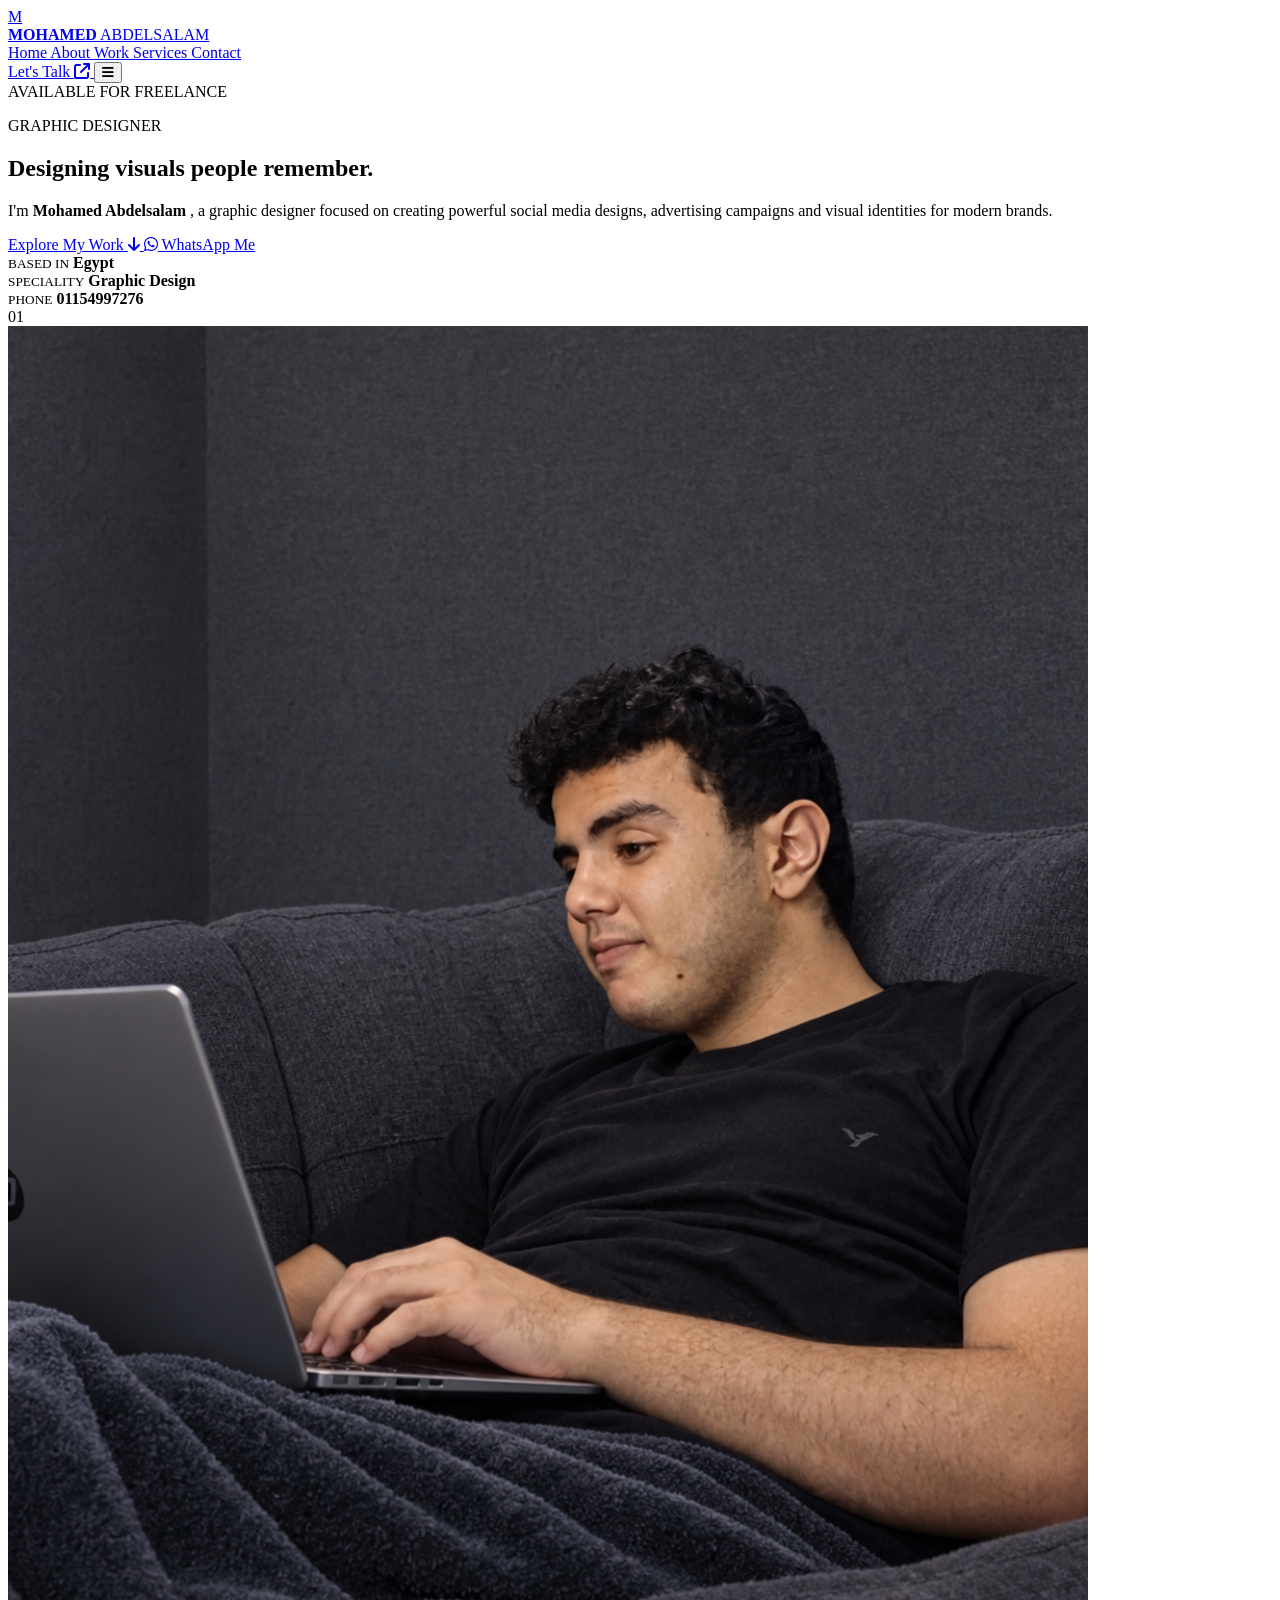
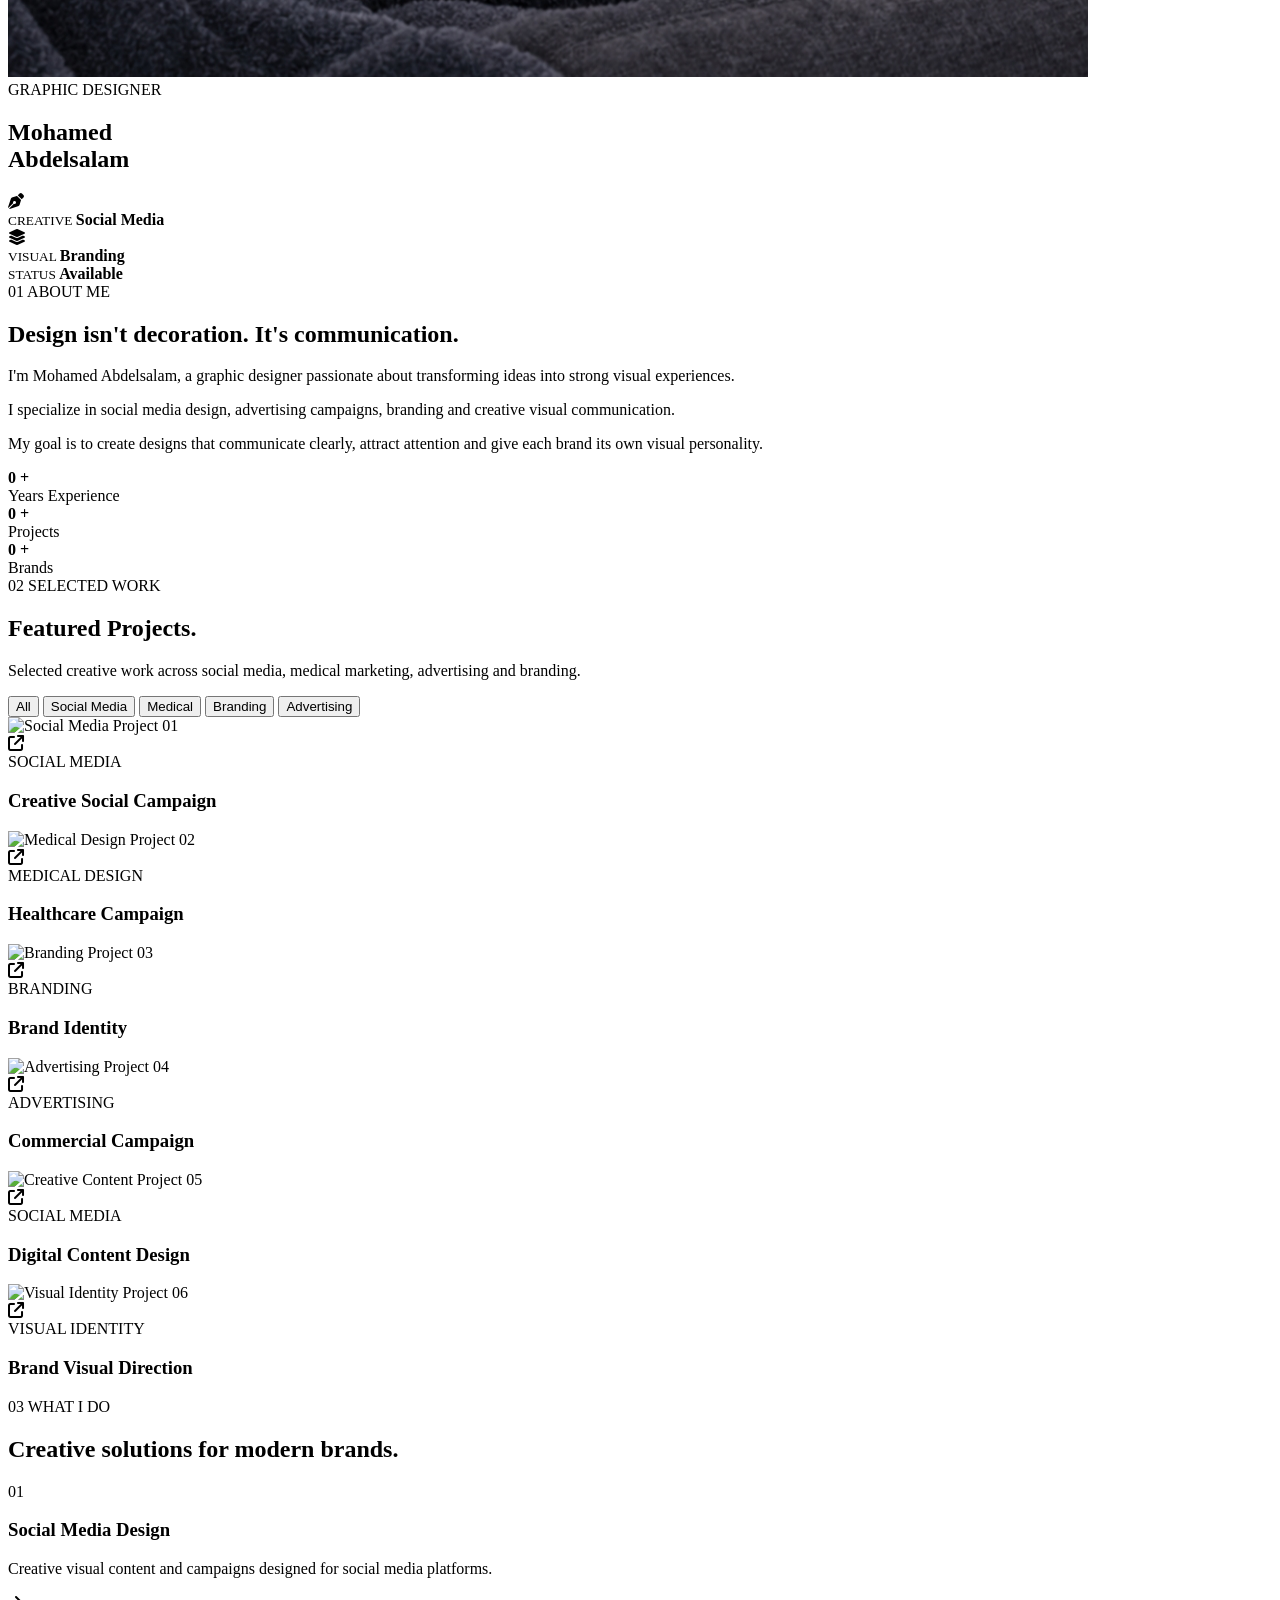
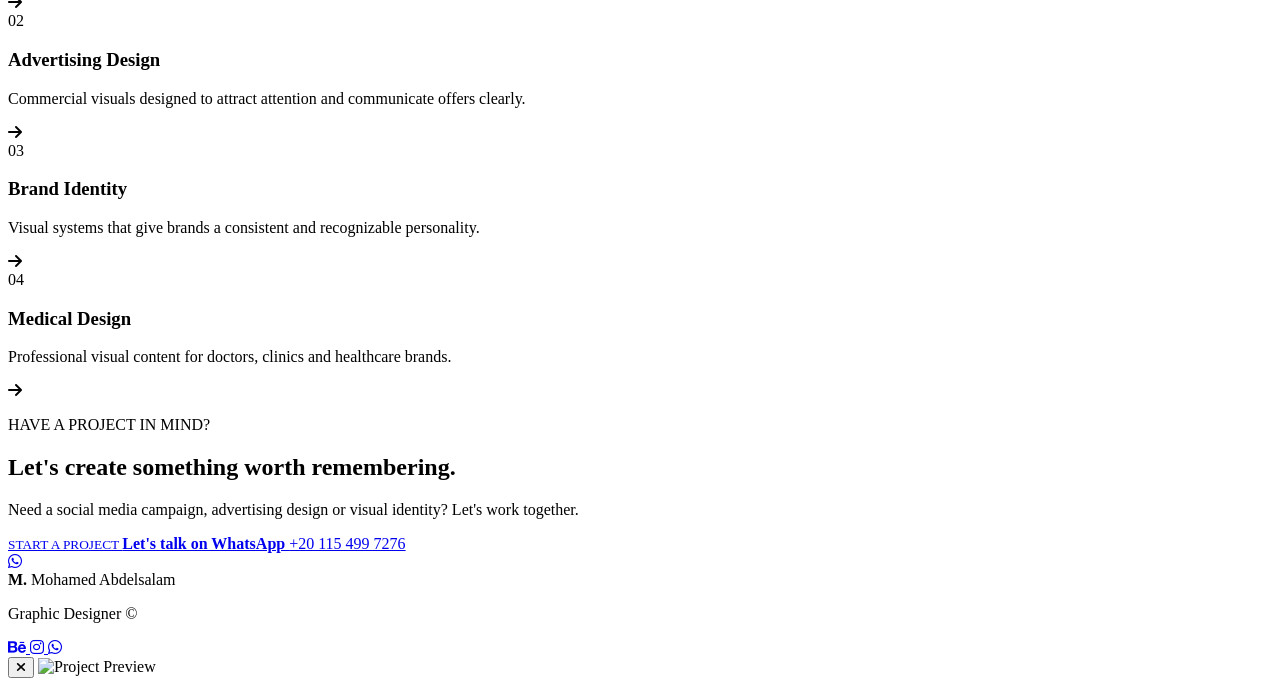
==== index.html @ 336bad0f "Add files via upload" ====
<!DOCTYPE html>
<html lang="en">

<head>
    <meta charset="UTF-8">
    <meta name="viewport" content="width=device-width, initial-scale=1.0">

    <title>Mohamed Abdelsalam | Graphic Designer</title>

    <meta
        name="description"
        content="Mohamed Abdelsalam Graphic Designer Portfolio"
    >

    <!-- GOOGLE FONT -->
    <link rel="preconnect" href="https://fonts.googleapis.com">
    <link rel="preconnect" href="https://fonts.gstatic.com" crossorigin>

    <link
        href="https://fonts.googleapis.com/css2?family=DM+Sans:wght@400;500;600;700&display=swap"
        rel="stylesheet"
    >

    <!-- FONT AWESOME -->
    <link
        rel="stylesheet"
        href="https://cdnjs.cloudflare.com/ajax/libs/font-awesome/6.5.2/css/all.min.css"
    >

    <!-- CSS -->
    <link rel="stylesheet" href="style.css.css">
</head>

<body>

    <!-- BACKGROUND -->
    <div class="background-grid"></div>
    <div class="mouse-light" id="mouseLight"></div>


    <!-- =========================
         NAVBAR
    ========================== -->

    <header class="header">

        <div class="container navbar">

            <a href="#home" class="logo">

                <div class="logo-box">
                    M
                </div>

                <div class="logo-text">
                    <strong>MOHAMED</strong>
                    <span>ABDELSALAM</span>
                </div>

            </a>


            <nav class="nav-links" id="navLinks">

                <a href="#home" class="active">
                    Home
                </a>

                <a href="#about">
                    About
                </a>

                <a href="#portfolio">
                    Work
                </a>

                <a href="#services">
                    Services
                </a>

                <a href="#contact">
                    Contact
                </a>

            </nav>


            <a
                href="https://wa.me/201154997276"
                target="_blank"
                class="nav-btn"
            >
                Let's Talk

                <i class="fa-solid fa-arrow-up-right-from-square"></i>
            </a>


            <button
                class="menu-btn"
                id="menuBtn"
                aria-label="Open Menu"
            >
                <i class="fa-solid fa-bars"></i>
            </button>

        </div>

    </header>


    <main>


        <!-- =========================
             HERO
        ========================== -->

        <section class="hero" id="home">

            <div class="container hero-grid">


                <!-- LEFT -->

                <div class="hero-content reveal">

                    <div class="availability">

                        <span></span>

                        AVAILABLE FOR FREELANCE

                    </div>


                    <p class="small-title">
                        GRAPHIC DESIGNER
                    </p>


                    <h1>

                        Designing visuals

                        <span>
                            people remember.
                        </span>

                    </h1>


                    <p class="hero-description">

                        I'm

                        <strong>
                            Mohamed Abdelsalam
                        </strong>,

                        a graphic designer focused on creating
                        powerful social media designs,
                        advertising campaigns and visual
                        identities for modern brands.

                    </p>


                    <div class="hero-buttons">

                        <a
                            href="#portfolio"
                            class="btn-primary"
                        >

                            Explore My Work

                            <i class="fa-solid fa-arrow-down"></i>

                        </a>


                        <a
                            href="https://wa.me/201154997276"
                            target="_blank"
                            class="btn-secondary"
                        >

                            <i class="fa-brands fa-whatsapp"></i>

                            WhatsApp Me

                        </a>

                    </div>


                    <div class="hero-info">

                        <div>
                            <small>BASED IN</small>
                            <strong>Egypt</strong>
                        </div>

                        <div>
                            <small>SPECIALITY</small>
                            <strong>Graphic Design</strong>
                        </div>

                        <div>
                            <small>PHONE</small>
                            <strong>01154997276</strong>
                        </div>

                    </div>

                </div>


                <!-- RIGHT / PERSONAL PHOTO -->

                <div
                    class="hero-visual reveal"
                    id="heroVisual"
                >

                    <div class="huge-number">
                        01
                    </div>


                    <div class="hero-circle circle-1"></div>
                    <div class="hero-circle circle-2"></div>


                    <div
                        class="photo-card"
                        id="photoCard"
                    >

                        <img
                            src="/images/Picsart_26-10-02_00-32-32-987.jpg.jpeg"
                            alt="Mohamed Abdelsalam"
                        >

                        <div class="photo-shadow"></div>

                    </div>


                    <div class="person-title">

                        <span>
                            GRAPHIC DESIGNER
                        </span>

                        <h2>
                            Mohamed
                            <br>
                            Abdelsalam
                        </h2>

                    </div>


                    <div class="floating-card card-1">

                        <div class="floating-icon">

                            <i class="fa-solid fa-pen-nib"></i>

                        </div>

                        <div>

                            <small>
                                CREATIVE
                            </small>

                            <strong>
                                Social Media
                            </strong>

                        </div>

                    </div>


                    <div class="floating-card card-2">

                        <div class="floating-icon">

                            <i class="fa-solid fa-layer-group"></i>

                        </div>

                        <div>

                            <small>
                                VISUAL
                            </small>

                            <strong>
                                Branding
                            </strong>

                        </div>

                    </div>


                    <div class="floating-card card-3">

                        <span class="green-status"></span>

                        <div>

                            <small>
                                STATUS
                            </small>

                            <strong>
                                Available
                            </strong>

                        </div>

                    </div>

                </div>

            </div>

        </section>


        <!-- =========================
             ABOUT
        ========================== -->

        <section
            class="section about"
            id="about"
        >

            <div class="container">

                <div class="section-label reveal">

                    <span>01</span>

                    ABOUT ME

                </div>


                <div class="about-grid">

                    <div class="about-heading reveal">

                        <h2>

                            Design isn't
                            decoration.

                            <span>
                                It's communication.
                            </span>

                        </h2>

                    </div>


                    <div class="about-content reveal">

                        <p>
                            I'm Mohamed Abdelsalam, a graphic designer
                            passionate about transforming ideas into
                            strong visual experiences.
                        </p>

                        <p>
                            I specialize in social media design,
                            advertising campaigns, branding and
                            creative visual communication.
                        </p>

                        <p>
                            My goal is to create designs that communicate
                            clearly, attract attention and give each
                            brand its own visual personality.
                        </p>


                        <div class="stats">

                            <div class="stat">

                                <div>
                                    <strong data-target="3">
                                        0
                                    </strong>

                                    <b>+</b>
                                </div>

                                <span>
                                    Years Experience
                                </span>

                            </div>


                            <div class="stat">

                                <div>
                                    <strong data-target="100">
                                        0
                                    </strong>

                                    <b>+</b>
                                </div>

                                <span>
                                    Projects
                                </span>

                            </div>


                            <div class="stat">

                                <div>
                                    <strong data-target="30">
                                        0
                                    </strong>

                                    <b>+</b>
                                </div>

                                <span>
                                    Brands
                                </span>

                            </div>

                        </div>

                    </div>

                </div>

            </div>

        </section>


        <!-- =========================
             PORTFOLIO
        ========================== -->

        <section
            class="section portfolio"
            id="portfolio"
        >

            <div class="container">


                <div class="section-label reveal">

                    <span>02</span>

                    SELECTED WORK

                </div>


                <div class="portfolio-heading reveal">

                    <div>

                        <h2>

                            Featured

                            <span>
                                Projects.
                            </span>

                        </h2>

                    </div>


                    <p>
                        Selected creative work across social media,
                        medical marketing, advertising and branding.
                    </p>

                </div>


                <!-- FILTER BUTTONS -->

                <div class="filters reveal">

                    <button
                        class="filter-btn active"
                        data-filter="all"
                    >
                        All
                    </button>

                    <button
                        class="filter-btn"
                        data-filter="social"
                    >
                        Social Media
                    </button>

                    <button
                        class="filter-btn"
                        data-filter="medical"
                    >
                        Medical
                    </button>

                    <button
                        class="filter-btn"
                        data-filter="branding"
                    >
                        Branding
                    </button>

                    <button
                        class="filter-btn"
                        data-filter="advertising"
                    >
                        Advertising
                    </button>

                </div>


                <!-- PROJECTS -->

                <div class="projects-grid">


                    <!-- PROJECT 1 -->

                    <article
                        class="project-card reveal"
                        data-category="social"
                    >

                        <div class="project-image">

                            <img
                                src="/images/مواك اب.png"
                                alt="Social Media Project"
                            >

                            <span class="project-number">
                                01
                            </span>

                            <div class="project-overlay">

                                <div>
                                    <i class="fa-solid fa-arrow-up-right-from-square"></i>
                                </div>

                            </div>

                        </div>


                        <div class="project-info">

                            <span>
                                SOCIAL MEDIA
                            </span>

                            <h3>
                                Creative Social Campaign
                            </h3>

                        </div>

                    </article>


                    <!-- PROJECT 2 -->

                    <article
                        class="project-card reveal"
                        data-category="medical"
                    >

                        <div class="project-image">

                            <img
                                src="/images/مواك اب بروفايل1.png"
                                alt="Medical Design Project"
                            >

                            <span class="project-number">
                                02
                            </span>

                            <div class="project-overlay">

                                <div>
                                    <i class="fa-solid fa-arrow-up-right-from-square"></i>
                                </div>

                            </div>

                        </div>


                        <div class="project-info">

                            <span>
                                MEDICAL DESIGN
                            </span>

                            <h3>
                                Healthcare Campaign
                            </h3>

                        </div>

                    </article>


                    <!-- PROJECT 3 -->

                    <article
                        class="project-card reveal"
                        data-category="branding"
                    >

                        <div class="project-image">

                            <img
                                src="/images/سوشال ميديا.png"
                                alt="Branding Project"
                            >

                            <span class="project-number">
                                03
                            </span>

                            <div class="project-overlay">

                                <div>
                                    <i class="fa-solid fa-arrow-up-right-from-square"></i>
                                </div>

                            </div>

                        </div>


                        <div class="project-info">

                            <span>
                                BRANDING
                            </span>

                            <h3>
                                Brand Identity
                            </h3>

                        </div>

                    </article>


                    <!-- PROJECT 4 -->

                    <article
                        class="project-card reveal"
                        data-category="advertising"
                    >

                        <div class="project-image">

                            <img
                                src="/images/a4_landscape_3.png"
                                alt="Advertising Project"
                            >

                            <span class="project-number">
                                04
                            </span>

                            <div class="project-overlay">

                                <div>
                                    <i class="fa-solid fa-arrow-up-right-from-square"></i>
                                </div>

                            </div>

                        </div>


                        <div class="project-info">

                            <span>
                                ADVERTISING
                            </span>

                            <h3>
                                Commercial Campaign
                            </h3>

                        </div>

                    </article>


                    <!-- PROJECT 5 -->

                    <article
                        class="project-card reveal"
                        data-category="social"
                    >

                        <div class="project-image">

                            <img
                                src="/images/بوست د سامح3.png"
                                alt="Creative Content Project"
                            >

                            <span class="project-number">
                                05
                            </span>

                            <div class="project-overlay">

                                <div>
                                    <i class="fa-solid fa-arrow-up-right-from-square"></i>
                                </div>

                            </div>

                        </div>


                        <div class="project-info">

                            <span>
                                SOCIAL MEDIA
                            </span>

                            <h3>
                                Digital Content Design
                            </h3>

                        </div>

                    </article>


                    <!-- PROJECT 6 -->

                    <article
                        class="project-card reveal"
                        data-category="branding"
                    >

                        <div class="project-image">

                            <img
                                src="/images/Qahwati Brand Identity Full f.png"
                                alt="Visual Identity Project"
                            >

                            <span class="project-number">
                                06
                            </span>

                            <div class="project-overlay">

                                <div>
                                    <i class="fa-solid fa-arrow-up-right-from-square"></i>
                                </div>

                            </div>

                        </div>


                        <div class="project-info">

                            <span>
                                VISUAL IDENTITY
                            </span>

                            <h3>
                                Brand Visual Direction
                            </h3>

                        </div>

                    </article>

                </div>

            </div>

        </section>


        <!-- =========================
             SERVICES
        ========================== -->

        <section
            class="section services"
            id="services"
        >

            <div class="container">

                <div class="section-label reveal">

                    <span>03</span>

                    WHAT I DO

                </div>


                <div class="services-heading reveal">

                    <h2>

                        Creative solutions

                        <span>
                            for modern brands.
                        </span>

                    </h2>

                </div>


                <div class="services-list">


                    <div class="service reveal">

                        <span class="service-number">
                            01
                        </span>

                        <h3>
                            Social Media Design
                        </h3>

                        <p>
                            Creative visual content and campaigns
                            designed for social media platforms.
                        </p>

                        <i class="fa-solid fa-arrow-right"></i>

                    </div>


                    <div class="service reveal">

                        <span class="service-number">
                            02
                        </span>

                        <h3>
                            Advertising Design
                        </h3>

                        <p>
                            Commercial visuals designed to attract
                            attention and communicate offers clearly.
                        </p>

                        <i class="fa-solid fa-arrow-right"></i>

                    </div>


                    <div class="service reveal">

                        <span class="service-number">
                            03
                        </span>

                        <h3>
                            Brand Identity
                        </h3>

                        <p>
                            Visual systems that give brands a
                            consistent and recognizable personality.
                        </p>

                        <i class="fa-solid fa-arrow-right"></i>

                    </div>


                    <div class="service reveal">

                        <span class="service-number">
                            04
                        </span>

                        <h3>
                            Medical Design
                        </h3>

                        <p>
                            Professional visual content for doctors,
                            clinics and healthcare brands.
                        </p>

                        <i class="fa-solid fa-arrow-right"></i>

                    </div>

                </div>

            </div>

        </section>


        <!-- =========================
             CONTACT
        ========================== -->

        <section
            class="section contact"
            id="contact"
        >

            <div class="container contact-container">

                <p class="contact-small reveal">
                    HAVE A PROJECT IN MIND?
                </p>


                <h2 class="reveal">

                    Let's create something

                    <span>
                        worth remembering.
                    </span>

                </h2>


                <p class="contact-description reveal">

                    Need a social media campaign,
                    advertising design or visual identity?

                    Let's work together.

                </p>


                <a
                    href="https://wa.me/201154997276"
                    target="_blank"
                    class="whatsapp-card reveal"
                >

                    <div>

                        <small>
                            START A PROJECT
                        </small>

                        <strong>
                            Let's talk on WhatsApp
                        </strong>

                        <span>
                            +20 115 499 7276
                        </span>

                    </div>


                    <div class="whatsapp-icon">

                        <i class="fa-brands fa-whatsapp"></i>

                    </div>

                </a>

            </div>

        </section>

    </main>


    <!-- =========================
         FOOTER
    ========================== -->

    <footer class="footer">

        <div class="container footer-content">

            <div class="footer-name">

                <strong>
                    M.
                </strong>

                Mohamed Abdelsalam

            </div>


            <p>

                Graphic Designer ©

                <span id="currentYear"></span>

            </p>


            <div class="social-links">

            <a
    href="https://www.behance.net/8bd8894f"
    target="_blank"
    rel="noopener noreferrer"
    aria-label="Behance"
>
    <i class="fa-brands fa-behance"></i>
</a>
                <a href="#" aria-label="Instagram">
                    <i class="fa-brands fa-instagram"></i>
                </a>

                <a
                    href="https://wa.me/201154997276"
                    target="_blank"
                    aria-label="WhatsApp"
                >
                    <i class="fa-brands fa-whatsapp"></i>
                </a>

            </div>

        </div>

    </footer>


    <!-- =========================
         PROJECT MODAL
    ========================== -->

    <div
        class="modal"
        id="projectModal"
    >

        <button
            class="modal-close"
            id="modalClose"
            aria-label="Close"
        >

            <i class="fa-solid fa-xmark"></i>

        </button>


        <img
            src=""
            id="modalImage"
            alt="Project Preview"
        >

    </div>


    <!-- JAVASCRIPT -->
    <script src="main.js.js"></script>

</body>
</html>
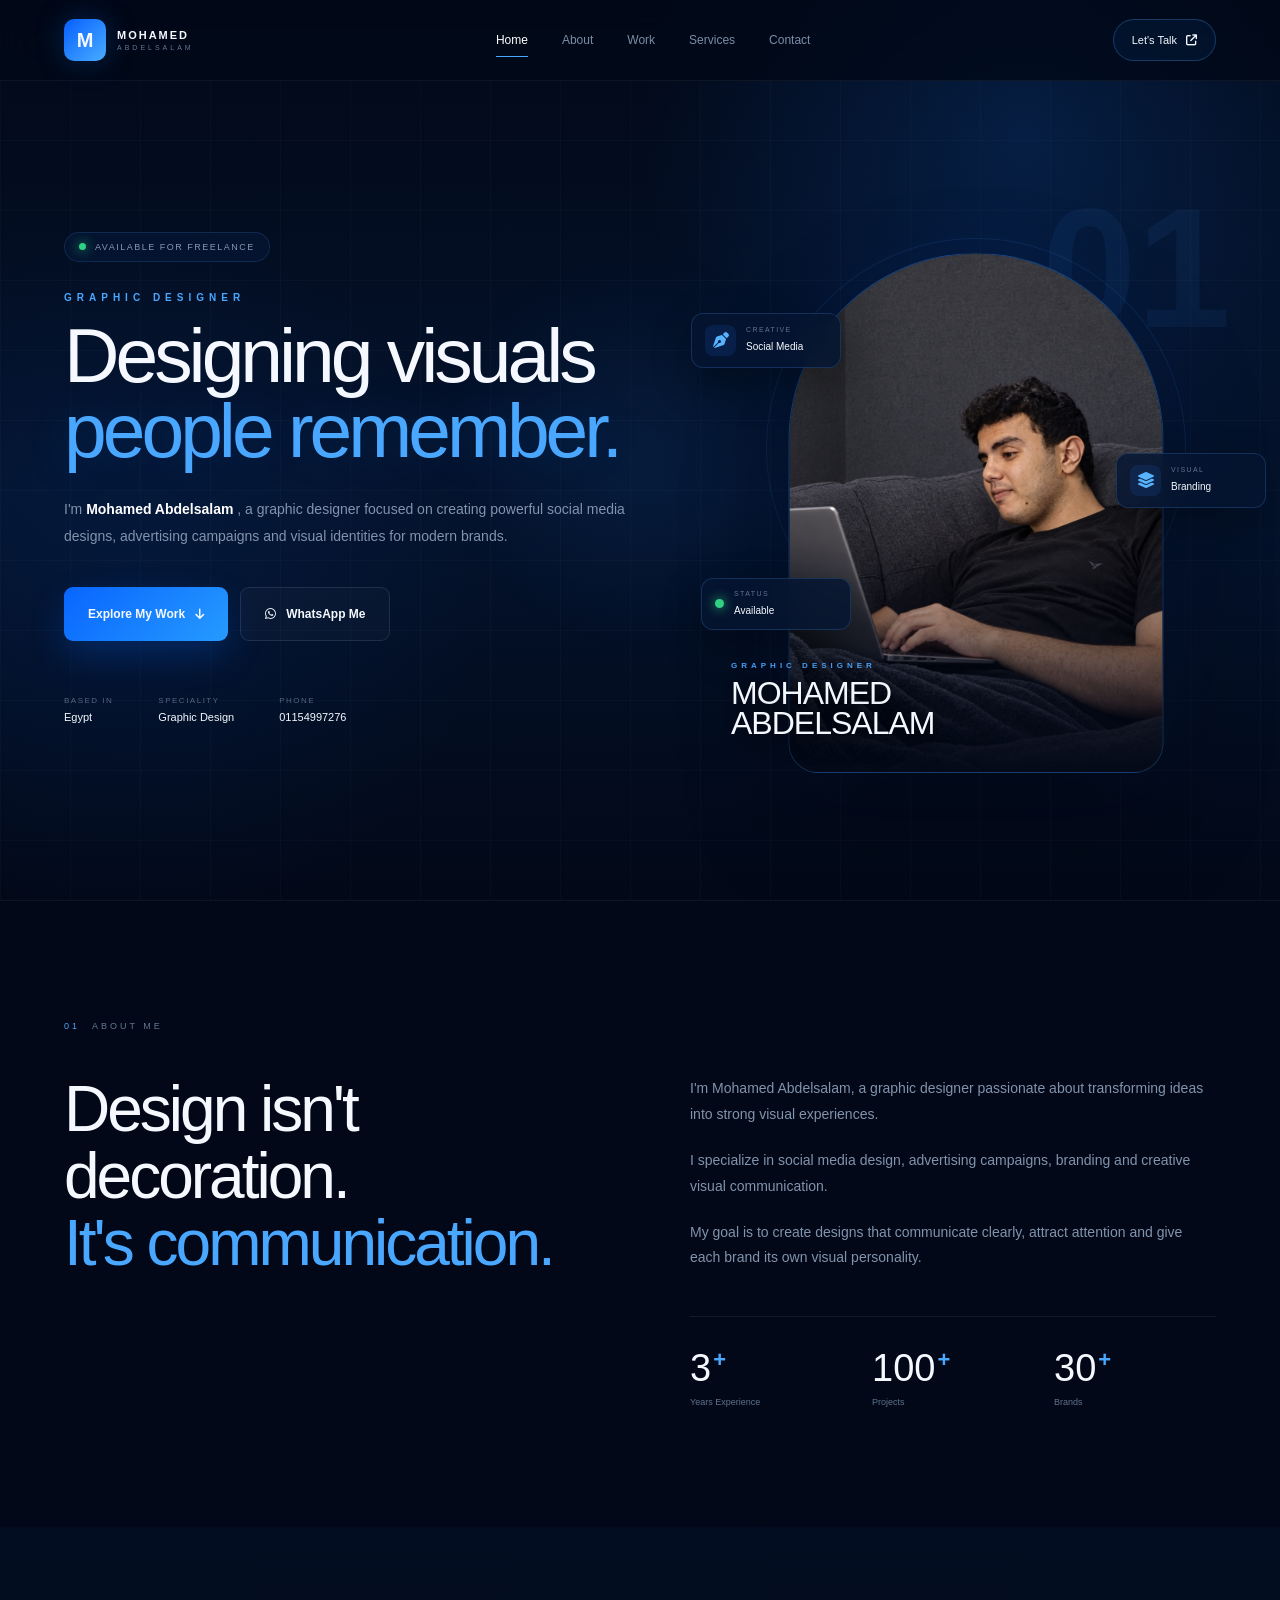
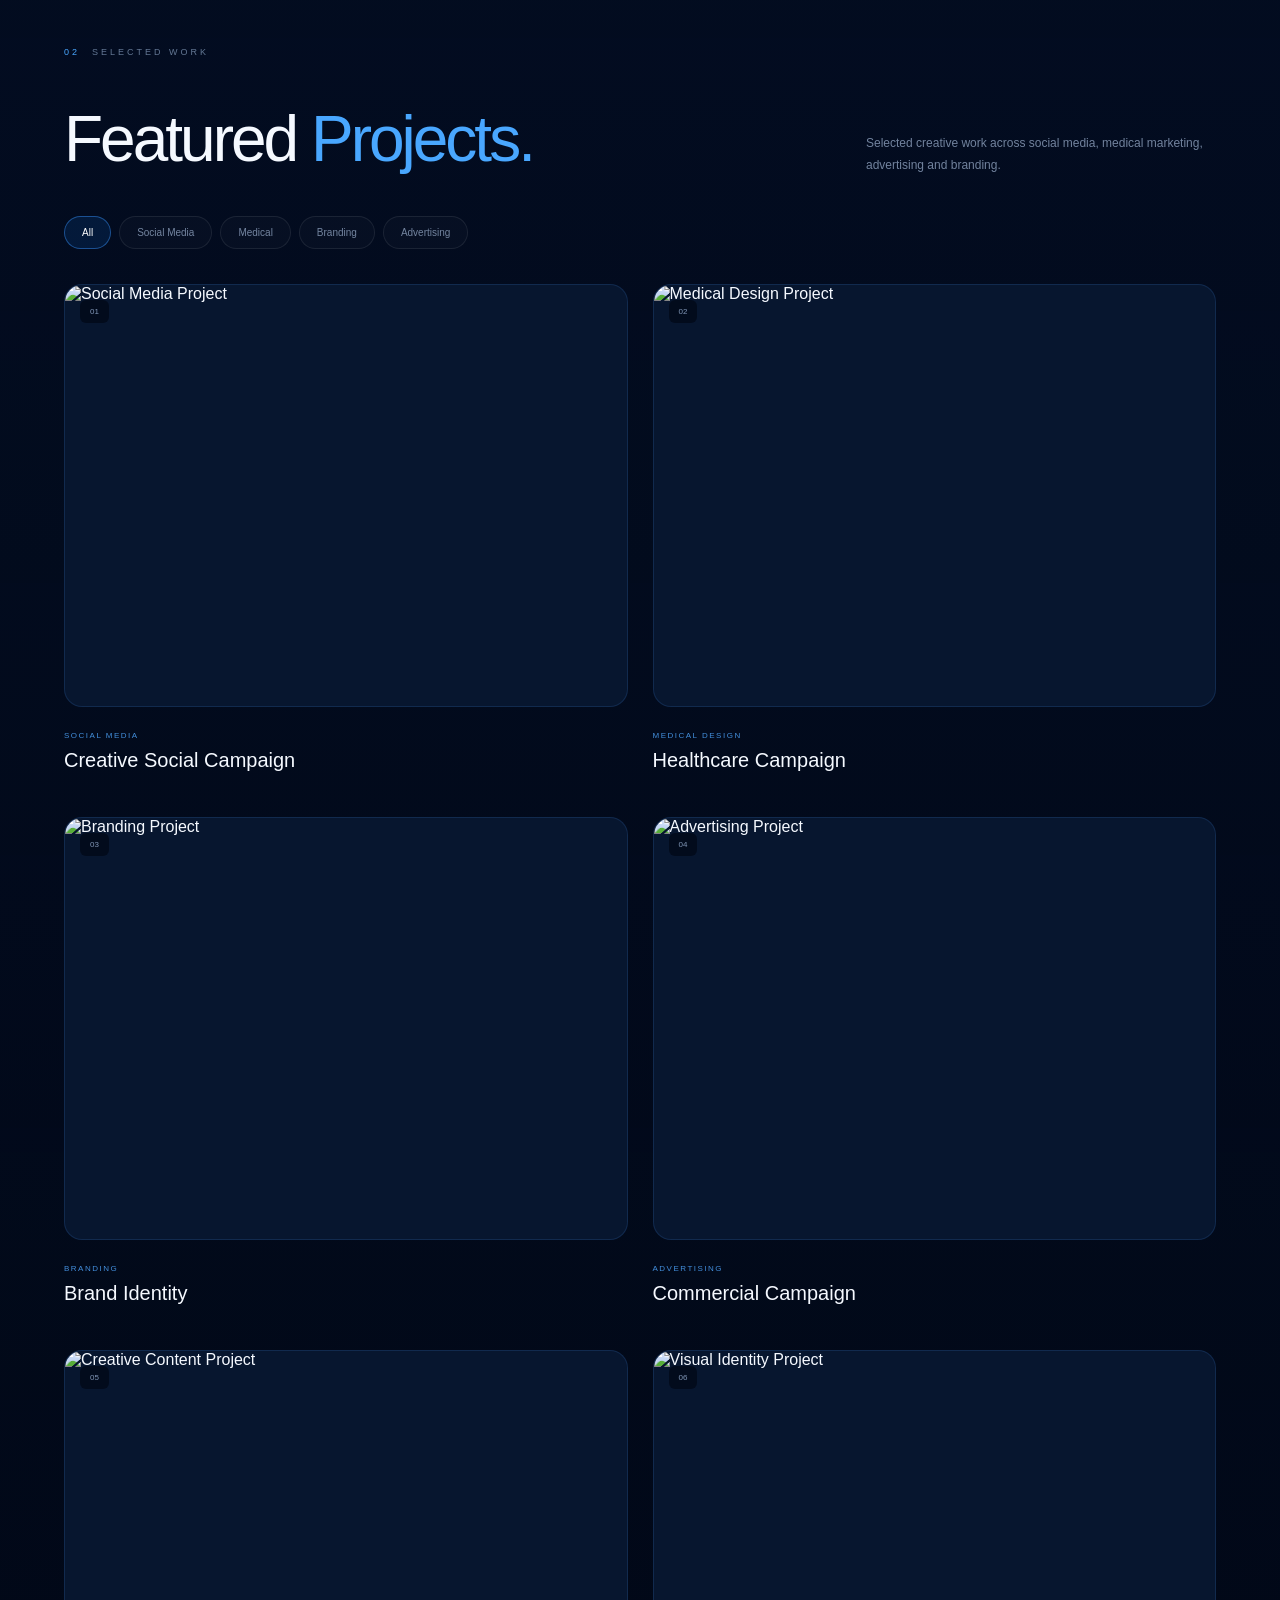
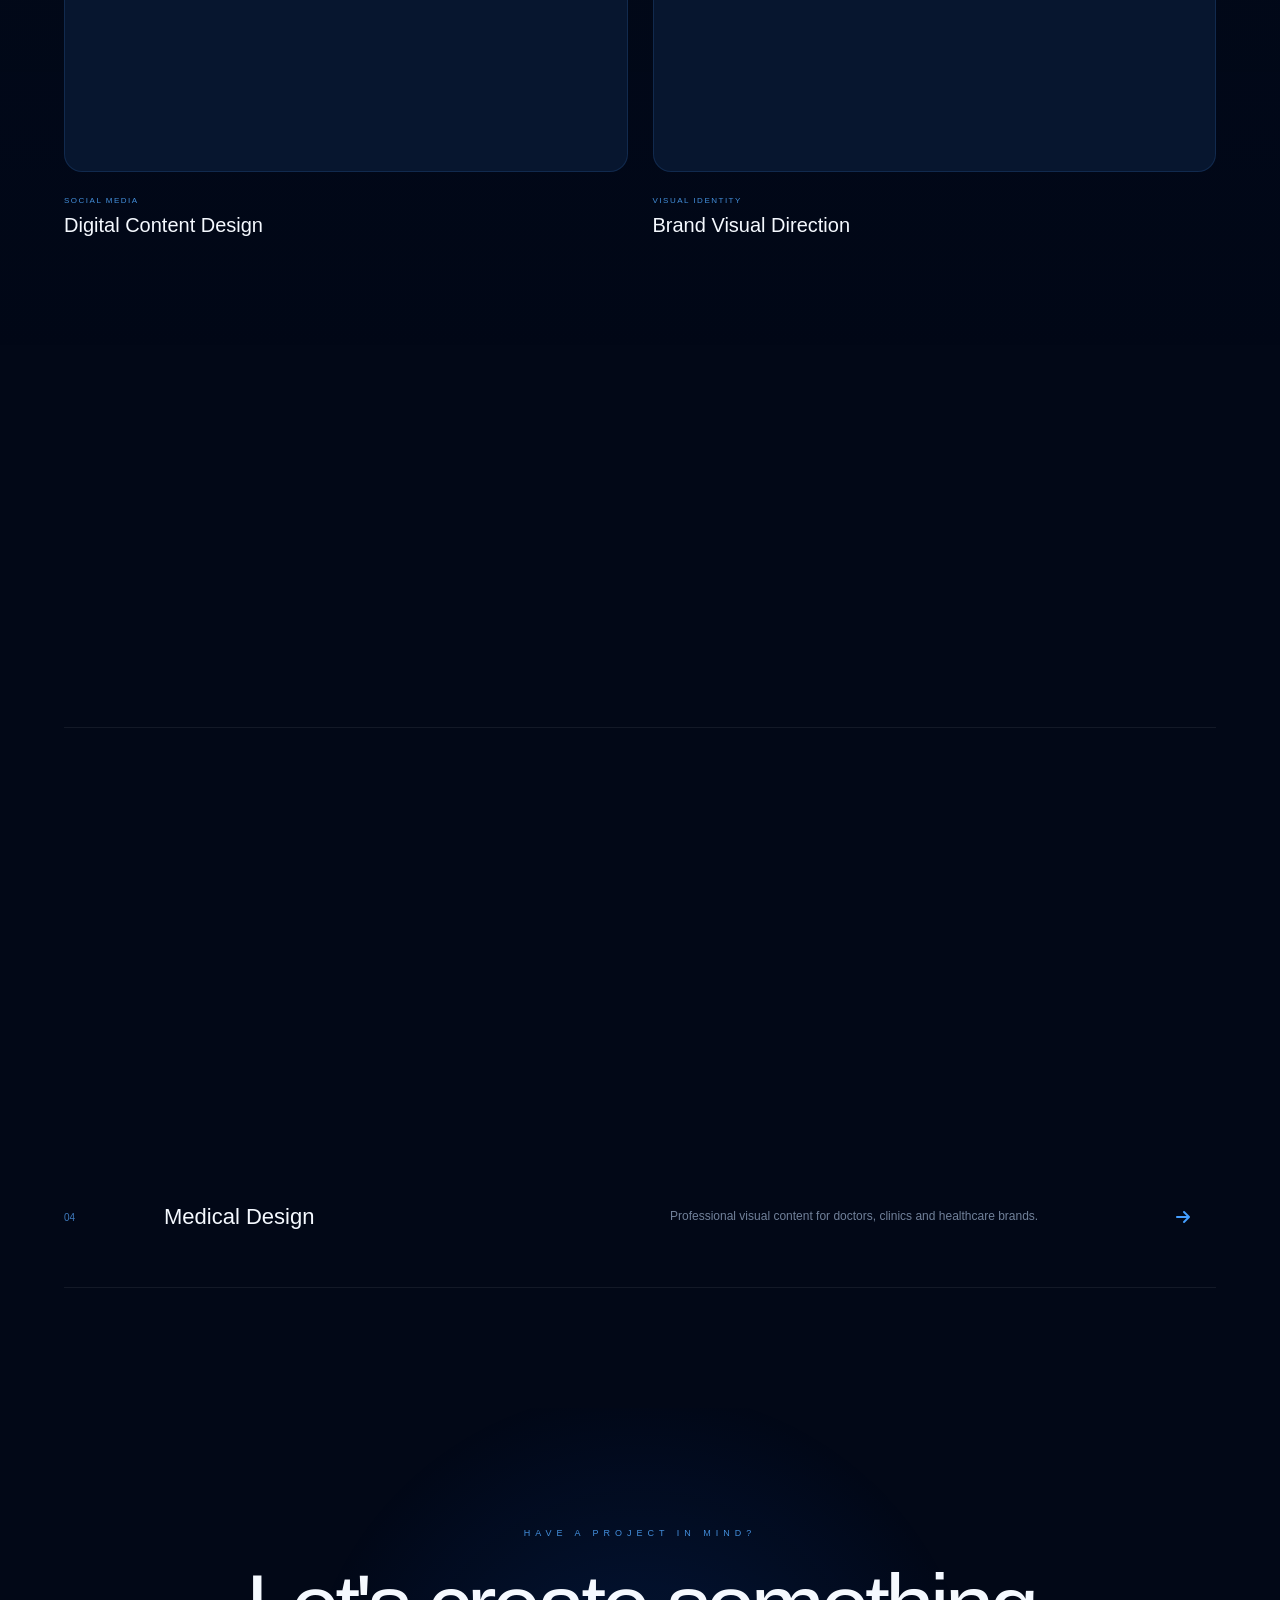
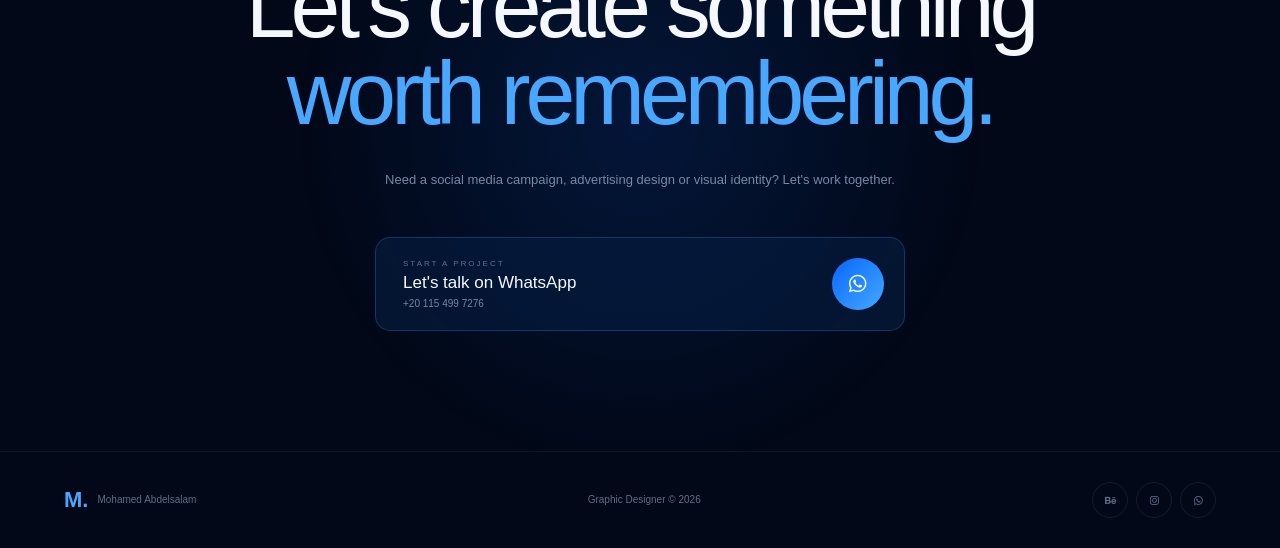
==== commit 62a6bf96: "Update index.html" ====
--- a/index.html
+++ b/index.html
@@ -28,7 +28,7 @@
     >
 
     <!-- CSS -->
-    <link rel="stylesheet" href="style.css.css">
+    <link rel="stylesheet" href="/style.css">
 </head>
 
 <body>
@@ -1105,7 +1105,7 @@
 
 
     <!-- JAVASCRIPT -->
-    <script src="main.js.js"></script>
+    <script src="/main.js"></script>
 
 </body>
-</html>+</html>
--- a/style.css
+++ b/style.css
@@ -0,0 +1,1762 @@
+/* ================================
+   ROOT
+================================ */
+
+:root {
+    --bg: #020817;
+    --bg2: #04132d;
+    --blue: #147cff;
+    --blue-light: #49a7ff;
+    --white: #f5f9ff;
+    --text: #8293ad;
+    --border: rgba(85, 155, 255, 0.17);
+}
+
+
+/* ================================
+   RESET
+================================ */
+
+* {
+    margin: 0;
+    padding: 0;
+    box-sizing: border-box;
+}
+
+html {
+    scroll-behavior: smooth;
+}
+
+body {
+    min-height: 100vh;
+    overflow-x: hidden;
+
+    background: var(--bg);
+    color: var(--white);
+
+    font-family: "DM Sans", Arial, sans-serif;
+}
+
+a {
+    color: inherit;
+    text-decoration: none;
+}
+
+button {
+    font-family: inherit;
+}
+
+img {
+    display: block;
+    max-width: 100%;
+}
+
+.container {
+    width: min(1180px, 90%);
+    margin: 0 auto;
+}
+
+.section {
+    position: relative;
+    padding: 120px 0;
+}
+
+
+/* ================================
+   BACKGROUND
+================================ */
+
+.background-grid {
+    position: fixed;
+    inset: 0;
+    z-index: -10;
+
+    background:
+        radial-gradient(
+            circle at 80% 15%,
+            rgba(20, 124, 255, 0.17),
+            transparent 30%
+        ),
+        radial-gradient(
+            circle at 10% 65%,
+            rgba(0, 103, 255, 0.08),
+            transparent 28%
+        ),
+        linear-gradient(
+            180deg,
+            #020817,
+            #04132d 55%,
+            #020817
+        );
+}
+
+.background-grid::after {
+    content: "";
+
+    position: absolute;
+    inset: 0;
+
+    background-image:
+        linear-gradient(
+            rgba(255,255,255,0.018) 1px,
+            transparent 1px
+        ),
+        linear-gradient(
+            90deg,
+            rgba(255,255,255,0.018) 1px,
+            transparent 1px
+        );
+
+    background-size: 70px 70px;
+}
+
+.mouse-light {
+    position: fixed;
+
+    width: 420px;
+    height: 420px;
+
+    left: 50%;
+    top: 50%;
+
+    transform: translate(-50%, -50%);
+
+    border-radius: 50%;
+
+    background:
+        radial-gradient(
+            circle,
+            rgba(40, 140, 255, 0.08),
+            transparent 68%
+        );
+
+    pointer-events: none;
+    z-index: -1;
+}
+
+
+/* ================================
+   HEADER
+================================ */
+
+.header {
+    position: fixed;
+
+    top: 0;
+    left: 0;
+
+    width: 100%;
+
+    z-index: 1000;
+
+    background:
+        rgba(2, 8, 23, 0.76);
+
+    backdrop-filter: blur(18px);
+
+    border-bottom:
+        1px solid rgba(255,255,255,0.05);
+}
+
+.navbar {
+    min-height: 80px;
+
+    display: flex;
+    align-items: center;
+    justify-content: space-between;
+}
+
+.logo {
+    display: flex;
+    align-items: center;
+
+    gap: 11px;
+}
+
+.logo-box {
+    width: 42px;
+    height: 42px;
+
+    display: grid;
+    place-items: center;
+
+    border-radius: 10px;
+
+    background:
+        linear-gradient(
+            135deg,
+            #075fff,
+            #48adff
+        );
+
+    box-shadow:
+        0 0 30px rgba(20, 120, 255, 0.25);
+
+    font-size: 20px;
+    font-weight: 700;
+}
+
+.logo-text {
+    display: flex;
+    flex-direction: column;
+}
+
+.logo-text strong {
+    font-size: 11px;
+    letter-spacing: 2px;
+}
+
+.logo-text span {
+    margin-top: 3px;
+
+    color: #637692;
+
+    font-size: 7px;
+    letter-spacing: 3px;
+}
+
+.nav-links {
+    display: flex;
+    align-items: center;
+
+    gap: 34px;
+}
+
+.nav-links a {
+    position: relative;
+
+    color: #7c8da8;
+
+    font-size: 12px;
+
+    transition: 0.3s;
+}
+
+.nav-links a:hover,
+.nav-links a.active {
+    color: white;
+}
+
+.nav-links a::after {
+    content: "";
+
+    position: absolute;
+
+    left: 0;
+    bottom: -10px;
+
+    width: 0;
+    height: 1px;
+
+    background: var(--blue-light);
+
+    transition: 0.3s;
+}
+
+.nav-links a:hover::after,
+.nav-links a.active::after {
+    width: 100%;
+}
+
+.nav-btn {
+    min-height: 42px;
+
+    padding: 0 18px;
+
+    display: inline-flex;
+    align-items: center;
+
+    gap: 9px;
+
+    border:
+        1px solid rgba(73, 160, 255, 0.28);
+
+    border-radius: 50px;
+
+    background:
+        rgba(20, 124, 255, 0.07);
+
+    font-size: 11px;
+
+    transition: 0.3s;
+}
+
+.nav-btn:hover {
+    background: var(--blue);
+    border-color: var(--blue);
+
+    box-shadow:
+        0 12px 35px rgba(20, 124, 255, 0.22);
+}
+
+.menu-btn {
+    display: none;
+
+    border: none;
+
+    background: transparent;
+
+    color: white;
+
+    font-size: 22px;
+
+    cursor: pointer;
+}
+
+
+/* ================================
+   HERO
+================================ */
+
+.hero {
+    position: relative;
+
+    min-height: 100vh;
+
+    padding: 145px 0 90px;
+
+    display: flex;
+    align-items: center;
+
+    overflow: hidden;
+}
+
+.hero-grid {
+    display: grid;
+
+    grid-template-columns:
+        1.08fr 0.92fr;
+
+    gap: 70px;
+
+    align-items: center;
+}
+
+.availability {
+    width: fit-content;
+
+    margin-bottom: 30px;
+
+    padding: 9px 14px;
+
+    display: flex;
+    align-items: center;
+
+    gap: 9px;
+
+    border:
+        1px solid var(--border);
+
+    border-radius: 50px;
+
+    background:
+        rgba(6, 24, 55, 0.65);
+
+    color: #8798b4;
+
+    font-size: 9px;
+    letter-spacing: 1.5px;
+}
+
+.availability span {
+    width: 7px;
+    height: 7px;
+
+    border-radius: 50%;
+
+    background: #2fd284;
+
+    box-shadow:
+        0 0 12px #2fd284;
+}
+
+.small-title {
+    margin-bottom: 15px;
+
+    color: var(--blue-light);
+
+    font-size: 10px;
+    font-weight: 600;
+
+    letter-spacing: 5px;
+}
+
+.hero h1 {
+    max-width: 720px;
+
+    font-size:
+        clamp(50px, 6vw, 86px);
+
+    line-height: 0.98;
+
+    letter-spacing: -4px;
+
+    font-weight: 500;
+}
+
+.hero h1 span {
+    display: block;
+
+    color: var(--blue-light);
+
+    font-weight: 300;
+
+    text-shadow:
+        0 0 45px rgba(40, 137, 255, 0.18);
+}
+
+.hero-description {
+    max-width: 590px;
+
+    margin-top: 28px;
+
+    color: var(--text);
+
+    font-size: 14px;
+    line-height: 1.9;
+}
+
+.hero-description strong {
+    color: white;
+}
+
+.hero-buttons {
+    margin-top: 38px;
+
+    display: flex;
+    flex-wrap: wrap;
+
+    gap: 12px;
+}
+
+.btn-primary,
+.btn-secondary {
+    min-height: 54px;
+
+    padding: 0 24px;
+
+    display: inline-flex;
+    align-items: center;
+    justify-content: center;
+
+    gap: 10px;
+
+    border-radius: 9px;
+
+    font-size: 12px;
+    font-weight: 600;
+
+    transition: 0.3s;
+}
+
+.btn-primary {
+    background:
+        linear-gradient(
+            135deg,
+            #0865ff,
+            #269bff
+        );
+
+    box-shadow:
+        0 15px 35px rgba(0, 105, 255, 0.22);
+}
+
+.btn-primary:hover {
+    transform: translateY(-4px);
+
+    box-shadow:
+        0 20px 50px rgba(0, 105, 255, 0.3);
+}
+
+.btn-secondary {
+    border:
+        1px solid rgba(255,255,255,0.1);
+
+    background:
+        rgba(255,255,255,0.025);
+}
+
+.btn-secondary:hover {
+    border-color:
+        rgba(70, 164, 255, 0.4);
+
+    background:
+        rgba(20, 124, 255, 0.08);
+}
+
+.hero-info {
+    margin-top: 55px;
+
+    display: flex;
+
+    gap: 45px;
+}
+
+.hero-info div {
+    display: flex;
+    flex-direction: column;
+
+    gap: 6px;
+}
+
+.hero-info small {
+    color: #536681;
+
+    font-size: 8px;
+    letter-spacing: 1.5px;
+}
+
+.hero-info strong {
+    font-size: 11px;
+    font-weight: 500;
+}
+
+
+/* ================================
+   HERO VISUAL
+================================ */
+
+.hero-visual {
+    position: relative;
+
+    width: 100%;
+    max-width: 480px;
+    height: 590px;
+
+    margin-left: auto;
+
+    perspective: 1000px;
+}
+
+.huge-number {
+    position: absolute;
+
+    right: -15px;
+    top: 0;
+
+    z-index: -2;
+
+    color:
+        rgba(67, 158, 255, 0.07);
+
+    font-size: 170px;
+    font-weight: 700;
+
+    line-height: 1;
+}
+
+.hero-circle {
+    position: absolute;
+
+    left: 50%;
+
+    transform: translateX(-50%);
+
+    border-radius: 50%;
+}
+
+.circle-1 {
+    top: 55px;
+
+    width: 420px;
+    height: 420px;
+
+    border:
+        1px solid rgba(70, 159, 255, 0.12);
+
+    background:
+        radial-gradient(
+            circle,
+            rgba(30, 125, 255, 0.22),
+            rgba(10, 43, 91, 0.08) 52%,
+            transparent 72%
+        );
+}
+
+.circle-2 {
+    top: 90px;
+
+    width: 350px;
+    height: 350px;
+
+    border:
+        1px solid rgba(70, 159, 255, 0.08);
+}
+
+.photo-card {
+    position: absolute;
+
+    left: 50%;
+    bottom: 0;
+
+    width: 375px;
+    height: 520px;
+
+    transform: translateX(-50%);
+
+    overflow: hidden;
+
+    border-radius:
+        190px 190px 30px 30px;
+
+    border:
+        1px solid rgba(73, 159, 255, 0.24);
+
+    background:
+        linear-gradient(
+            180deg,
+            rgba(20, 90, 180, 0.25),
+            rgba(2, 12, 30, 0.95)
+        );
+
+    box-shadow:
+        0 40px 100px rgba(0,0,0,0.45),
+        0 0 80px rgba(18,112,255,0.1);
+
+    transition:
+        transform 0.15s ease-out;
+}
+
+.photo-card img {
+    width: 100%;
+    height: 100%;
+
+    object-fit: cover;
+    object-position: center top;
+}
+
+.photo-shadow {
+    position: absolute;
+
+    inset: 0;
+
+    background:
+        linear-gradient(
+            to top,
+            rgba(2,8,23,0.95) 0%,
+            transparent 45%
+        );
+
+    pointer-events: none;
+}
+
+.person-title {
+    position: absolute;
+
+    left: -5px;
+    bottom: 34px;
+
+    z-index: 10;
+}
+
+.person-title span {
+    display: block;
+
+    margin-bottom: 8px;
+
+    color: var(--blue-light);
+
+    font-size: 8px;
+    font-weight: 600;
+
+    letter-spacing: 4px;
+}
+
+.person-title h2 {
+    font-size: 32px;
+
+    font-weight: 500;
+
+    line-height: 0.95;
+
+    letter-spacing: -1px;
+
+    text-transform: uppercase;
+
+    text-shadow:
+        0 5px 25px rgba(0,0,0,0.8);
+}
+
+
+/* FLOATING CARDS */
+
+.floating-card {
+    position: absolute;
+
+    z-index: 20;
+
+    min-width: 150px;
+
+    padding: 11px 13px;
+
+    display: flex;
+    align-items: center;
+
+    gap: 10px;
+
+    border:
+        1px solid rgba(74,158,255,0.2);
+
+    border-radius: 12px;
+
+    background:
+        rgba(5,21,49,0.82);
+
+    backdrop-filter: blur(18px);
+
+    box-shadow:
+        0 15px 40px rgba(0,0,0,0.3);
+
+    animation:
+        floating 4s ease-in-out infinite;
+}
+
+.floating-icon {
+    width: 31px;
+    height: 31px;
+
+    display: grid;
+    place-items: center;
+
+    flex-shrink: 0;
+
+    border-radius: 8px;
+
+    color: #58b3ff;
+
+    background:
+        rgba(31,125,255,0.12);
+}
+
+.floating-card small {
+    display: block;
+
+    margin-bottom: 3px;
+
+    color: #607491;
+
+    font-size: 7px;
+
+    letter-spacing: 1.4px;
+}
+
+.floating-card strong {
+    font-size: 10px;
+    font-weight: 500;
+}
+
+.card-1 {
+    left: -45px;
+    top: 130px;
+}
+
+.card-2 {
+    right: -50px;
+    top: 270px;
+
+    animation-delay: 1s;
+}
+
+.card-3 {
+    left: -35px;
+    top: 395px;
+
+    animation-delay: 2s;
+}
+
+.green-status {
+    width: 9px;
+    height: 9px;
+
+    flex-shrink: 0;
+
+    border-radius: 50%;
+
+    background: #2fd284;
+
+    box-shadow:
+        0 0 12px #2fd284;
+}
+
+@keyframes floating {
+
+    0%,
+    100% {
+        transform: translateY(0);
+    }
+
+    50% {
+        transform: translateY(-12px);
+    }
+
+}
+
+
+/* ================================
+   SECTION LABEL
+================================ */
+
+.section-label {
+    margin-bottom: 45px;
+
+    display: flex;
+    align-items: center;
+
+    gap: 12px;
+
+    color: #647895;
+
+    font-size: 9px;
+
+    letter-spacing: 3px;
+}
+
+.section-label span {
+    color: var(--blue-light);
+}
+
+
+/* ================================
+   ABOUT
+================================ */
+
+.about {
+    border-top:
+        1px solid rgba(255,255,255,0.05);
+}
+
+.about-grid {
+    display: grid;
+
+    grid-template-columns:
+        1fr 1fr;
+
+    gap: 100px;
+}
+
+.about-heading h2 {
+    font-size:
+        clamp(42px, 5vw, 68px);
+
+    line-height: 1.05;
+
+    letter-spacing: -3px;
+
+    font-weight: 500;
+}
+
+.about-heading h2 span {
+    display: block;
+
+    color: var(--blue-light);
+
+    font-weight: 300;
+}
+
+.about-content p {
+    margin-bottom: 20px;
+
+    color: var(--text);
+
+    font-size: 14px;
+
+    line-height: 1.85;
+}
+
+.stats {
+    margin-top: 45px;
+    padding-top: 30px;
+
+    display: grid;
+
+    grid-template-columns:
+        repeat(3, 1fr);
+
+    gap: 20px;
+
+    border-top:
+        1px solid rgba(255,255,255,0.07);
+}
+
+.stat > div {
+    display: flex;
+}
+
+.stat strong {
+    font-size: 38px;
+    font-weight: 500;
+}
+
+.stat b {
+    margin-left: 2px;
+
+    color: var(--blue-light);
+
+    font-size: 22px;
+}
+
+.stat span {
+    display: block;
+
+    margin-top: 7px;
+
+    color: #60728d;
+
+    font-size: 9px;
+}
+
+
+/* ================================
+   PORTFOLIO
+================================ */
+
+.portfolio {
+    background:
+        linear-gradient(
+            180deg,
+            rgba(5,23,54,0.32),
+            transparent
+        );
+}
+
+.portfolio-heading {
+    margin-bottom: 40px;
+
+    display: flex;
+
+    justify-content: space-between;
+    align-items: flex-end;
+
+    gap: 40px;
+}
+
+.portfolio-heading h2 {
+    font-size:
+        clamp(45px, 5vw, 72px);
+
+    font-weight: 500;
+
+    letter-spacing: -3px;
+}
+
+.portfolio-heading h2 span {
+    color: var(--blue-light);
+
+    font-weight: 300;
+}
+
+.portfolio-heading p {
+    max-width: 350px;
+
+    color: #72839e;
+
+    font-size: 12px;
+
+    line-height: 1.8;
+}
+
+
+/* FILTERS */
+
+.filters {
+    margin-bottom: 35px;
+
+    display: flex;
+    flex-wrap: wrap;
+
+    gap: 8px;
+}
+
+.filter-btn {
+    padding: 10px 17px;
+
+    border:
+        1px solid rgba(255,255,255,0.08);
+
+    border-radius: 50px;
+
+    background:
+        rgba(255,255,255,0.02);
+
+    color: #7485a0;
+
+    font-size: 10px;
+
+    cursor: pointer;
+
+    transition: 0.3s;
+}
+
+.filter-btn:hover,
+.filter-btn.active {
+    color: white;
+
+    border-color:
+        rgba(59,151,255,0.45);
+
+    background:
+        rgba(20,124,255,0.12);
+}
+
+
+/* PROJECTS */
+
+.projects-grid {
+    display: grid;
+
+    grid-template-columns:
+        repeat(2, 1fr);
+
+    gap: 45px 25px;
+}
+
+.project-card.hidden {
+    display: none;
+}
+
+.project-image {
+    position: relative;
+
+    aspect-ratio: 4 / 3;
+
+    overflow: hidden;
+
+    border-radius: 18px;
+
+    border:
+        1px solid rgba(78,151,255,0.15);
+
+    background: #07162f;
+
+    cursor: pointer;
+}
+
+.project-image img {
+    width: 100%;
+    height: 100%;
+
+    object-fit: cover;
+
+    transition:
+        transform 0.6s ease;
+}
+
+.project-card:hover
+.project-image img {
+    transform: scale(1.06);
+}
+
+.project-number {
+    position: absolute;
+
+    top: 15px;
+    left: 15px;
+
+    z-index: 5;
+
+    padding: 7px 10px;
+
+    border-radius: 6px;
+
+    background:
+        rgba(2,8,23,0.75);
+
+    color: #8196b6;
+
+    font-size: 8px;
+}
+
+.project-overlay {
+    position: absolute;
+
+    inset: 0;
+
+    display: grid;
+    place-items: center;
+
+    background:
+        rgba(1,11,30,0.6);
+
+    opacity: 0;
+
+    transition: 0.35s;
+}
+
+.project-overlay div {
+    width: 58px;
+    height: 58px;
+
+    display: grid;
+    place-items: center;
+
+    border-radius: 50%;
+
+    background: var(--blue);
+
+    transform: scale(0.7);
+
+    transition: 0.35s;
+}
+
+.project-card:hover
+.project-overlay {
+    opacity: 1;
+}
+
+.project-card:hover
+.project-overlay div {
+    transform: scale(1);
+}
+
+.project-info {
+    padding-top: 17px;
+}
+
+.project-info span {
+    color: #438fdc;
+
+    font-size: 8px;
+
+    letter-spacing: 1.5px;
+}
+
+.project-info h3 {
+    margin-top: 7px;
+
+    font-size: 20px;
+
+    font-weight: 500;
+}
+
+
+/* ================================
+   SERVICES
+================================ */
+
+.services-heading {
+    max-width: 800px;
+
+    margin-bottom: 60px;
+}
+
+.services-heading h2 {
+    font-size:
+        clamp(43px, 5vw, 70px);
+
+    line-height: 1.05;
+
+    letter-spacing: -3px;
+
+    font-weight: 500;
+}
+
+.services-heading h2 span {
+    display: block;
+
+    color: var(--blue-light);
+
+    font-weight: 300;
+}
+
+.services-list {
+    border-top:
+        1px solid rgba(255,255,255,0.07);
+}
+
+.service {
+    min-height: 140px;
+
+    display: grid;
+
+    grid-template-columns:
+        70px 1fr 1fr 40px;
+
+    gap: 30px;
+
+    align-items: center;
+
+    border-bottom:
+        1px solid rgba(255,255,255,0.07);
+
+    transition: 0.35s;
+}
+
+.service:hover {
+    padding-left: 15px;
+
+    background:
+        linear-gradient(
+            90deg,
+            rgba(20,124,255,0.06),
+            transparent
+        );
+}
+
+.service-number {
+    color: #3e79bb;
+
+    font-size: 10px;
+}
+
+.service h3 {
+    font-size: 22px;
+
+    font-weight: 500;
+}
+
+.service p {
+    color: #71819a;
+
+    font-size: 12px;
+
+    line-height: 1.8;
+}
+
+.service > i {
+    color: #459fff;
+
+    transition: 0.3s;
+}
+
+.service:hover > i {
+    transform: translateX(6px);
+}
+
+
+/* ================================
+   CONTACT
+================================ */
+
+.contact {
+    overflow: hidden;
+
+    text-align: center;
+
+    background:
+        radial-gradient(
+            circle at center,
+            rgba(16,105,255,0.15),
+            transparent 48%
+        );
+}
+
+.contact-small {
+    margin-bottom: 25px;
+
+    color: #438fdc;
+
+    font-size: 9px;
+
+    letter-spacing: 5px;
+}
+
+.contact h2 {
+    max-width: 950px;
+
+    margin: 0 auto;
+
+    font-size:
+        clamp(50px, 7vw, 94px);
+
+    line-height: 0.98;
+
+    letter-spacing: -5px;
+
+    font-weight: 500;
+}
+
+.contact h2 span {
+    display: block;
+
+    color: var(--blue-light);
+
+    font-weight: 300;
+}
+
+.contact-description {
+    max-width: 540px;
+
+    margin: 30px auto 0;
+
+    color: #7889a3;
+
+    font-size: 13px;
+
+    line-height: 1.8;
+}
+
+.whatsapp-card {
+    max-width: 530px;
+
+    margin: 45px auto 0;
+
+    padding: 20px 20px 20px 27px;
+
+    display: flex;
+    align-items: center;
+    justify-content: space-between;
+
+    border:
+        1px solid rgba(65,153,255,0.25);
+
+    border-radius: 15px;
+
+    background:
+        rgba(7,29,65,0.62);
+
+    text-align: left;
+
+    transition: 0.35s;
+}
+
+.whatsapp-card:hover {
+    transform: translateY(-5px);
+
+    border-color:
+        rgba(65,153,255,0.55);
+
+    box-shadow:
+        0 20px 60px rgba(0,83,255,0.13);
+}
+
+.whatsapp-card small {
+    display: block;
+
+    margin-bottom: 5px;
+
+    color: #58708f;
+
+    font-size: 8px;
+
+    letter-spacing: 2px;
+}
+
+.whatsapp-card strong {
+    display: block;
+
+    font-size: 17px;
+
+    font-weight: 500;
+}
+
+.whatsapp-card span {
+    display: block;
+
+    margin-top: 5px;
+
+    color: #7486a4;
+
+    font-size: 10px;
+}
+
+.whatsapp-icon {
+    width: 52px;
+    height: 52px;
+
+    display: grid;
+    place-items: center;
+
+    border-radius: 50%;
+
+    background:
+        linear-gradient(
+            135deg,
+            #0766ff,
+            #45a9ff
+        );
+
+    font-size: 20px;
+}
+
+
+/* ================================
+   FOOTER
+================================ */
+
+.footer {
+    padding: 30px 0;
+
+    border-top:
+        1px solid rgba(255,255,255,0.06);
+}
+
+.footer-content {
+    display: flex;
+
+    align-items: center;
+    justify-content: space-between;
+
+    color: #5d6e87;
+
+    font-size: 10px;
+}
+
+.footer-name {
+    display: flex;
+    align-items: center;
+
+    gap: 9px;
+}
+
+.footer-name strong {
+    color: var(--blue-light);
+
+    font-size: 22px;
+}
+
+.social-links {
+    display: flex;
+
+    gap: 8px;
+}
+
+.social-links a {
+    width: 36px;
+    height: 36px;
+
+    display: grid;
+    place-items: center;
+
+    border:
+        1px solid rgba(255,255,255,0.08);
+
+    border-radius: 50%;
+
+    transition: 0.3s;
+}
+
+.social-links a:hover {
+    color: white;
+
+    border-color: var(--blue);
+
+    background:
+        rgba(20,124,255,0.1);
+}
+
+
+/* ================================
+   MODAL
+================================ */
+
+.modal {
+    position: fixed;
+
+    inset: 0;
+
+    z-index: 5000;
+
+    padding: 50px;
+
+    display: flex;
+    align-items: center;
+    justify-content: center;
+
+    background:
+        rgba(0,4,14,0.94);
+
+    backdrop-filter: blur(18px);
+
+    opacity: 0;
+    visibility: hidden;
+
+    transition: 0.3s;
+}
+
+.modal.active {
+    opacity: 1;
+    visibility: visible;
+}
+
+.modal img {
+    max-width: min(1000px, 90vw);
+    max-height: 85vh;
+
+    border-radius: 15px;
+
+    object-fit: contain;
+
+    box-shadow:
+        0 30px 100px rgba(0,0,0,0.6);
+}
+
+.modal-close {
+    position: absolute;
+
+    top: 25px;
+    right: 30px;
+
+    width: 45px;
+    height: 45px;
+
+    display: grid;
+    place-items: center;
+
+    border:
+        1px solid rgba(255,255,255,0.12);
+
+    border-radius: 50%;
+
+    color: white;
+
+    background:
+        rgba(255,255,255,0.06);
+
+    font-size: 18px;
+
+    cursor: pointer;
+}
+
+
+/* ================================
+   REVEAL
+================================ */
+
+.reveal {
+    opacity: 0;
+
+    transform: translateY(30px);
+
+    transition:
+        opacity 0.8s ease,
+        transform 0.8s ease;
+}
+
+.reveal.show {
+    opacity: 1;
+
+    transform: translateY(0);
+}
+
+
+/* ================================
+   RESPONSIVE
+================================ */
+
+@media (max-width: 1000px) {
+
+    .hero-grid {
+        grid-template-columns: 1fr;
+    }
+
+    .hero-content {
+        text-align: center;
+    }
+
+    .availability {
+        margin-left: auto;
+        margin-right: auto;
+    }
+
+    .hero-description {
+        margin-left: auto;
+        margin-right: auto;
+    }
+
+    .hero-buttons {
+        justify-content: center;
+    }
+
+    .hero-info {
+        justify-content: center;
+    }
+
+    .hero-visual {
+        margin: 50px auto 0;
+    }
+
+    .about-grid {
+        grid-template-columns: 1fr;
+
+        gap: 45px;
+    }
+
+}
+
+
+@media (max-width: 850px) {
+
+    .nav-btn {
+        display: none;
+    }
+
+    .menu-btn {
+        display: block;
+    }
+
+    .nav-links {
+        position: absolute;
+
+        top: 80px;
+        left: 0;
+
+        width: 100%;
+
+        padding: 25px 5%;
+
+        display: none;
+
+        flex-direction: column;
+        align-items: flex-start;
+
+        gap: 25px;
+
+        background:
+            rgba(2,8,23,0.98);
+
+        border-bottom:
+            1px solid rgba(255,255,255,0.07);
+    }
+
+    .nav-links.open {
+        display: flex;
+    }
+
+    .portfolio-heading {
+        display: block;
+    }
+
+    .portfolio-heading p {
+        margin-top: 25px;
+    }
+
+    .service {
+        padding: 25px 0;
+
+        grid-template-columns:
+            50px 1fr 35px;
+    }
+
+    .service p {
+        grid-column: 2 / 3;
+    }
+
+}
+
+
+@media (max-width: 650px) {
+
+    .section {
+        padding: 85px 0;
+    }
+
+    .hero {
+        padding-top: 120px;
+    }
+
+    .hero h1 {
+        letter-spacing: -2.5px;
+    }
+
+    .hero-buttons {
+        flex-direction: column;
+    }
+
+    .btn-primary,
+    .btn-secondary {
+        width: 100%;
+    }
+
+    .hero-info {
+        gap: 20px;
+
+        justify-content: space-between;
+    }
+
+    .hero-visual {
+        height: 500px;
+    }
+
+    .photo-card {
+        width: 300px;
+        height: 440px;
+    }
+
+    .circle-1 {
+        width: 330px;
+        height: 330px;
+    }
+
+    .circle-2 {
+        width: 280px;
+        height: 280px;
+    }
+
+    .huge-number {
+        right: 0;
+
+        font-size: 115px;
+    }
+
+    .person-title {
+        left: 5px;
+    }
+
+    .person-title h2 {
+        font-size: 26px;
+    }
+
+    .floating-card {
+        min-width: 125px;
+
+        padding: 9px;
+    }
+
+    .card-1 {
+        left: -5px;
+    }
+
+    .card-2 {
+        right: -5px;
+    }
+
+    .card-3 {
+        left: 0;
+    }
+
+    .stats {
+        gap: 10px;
+    }
+
+    .stat strong {
+        font-size: 29px;
+    }
+
+    .projects-grid {
+        grid-template-columns: 1fr;
+    }
+
+    .contact h2 {
+        letter-spacing: -3px;
+    }
+
+    .footer-content {
+        flex-direction: column;
+
+        gap: 20px;
+    }
+
+}
+
+
+@media (max-width: 430px) {
+
+    .hero-visual {
+        transform: scale(0.92);
+
+        transform-origin: center top;
+    }
+
+    .hero-info {
+        display: grid;
+
+        grid-template-columns:
+            repeat(2, 1fr);
+    }
+
+    .stats {
+        grid-template-columns:
+            repeat(2, 1fr);
+    }
+
+}
